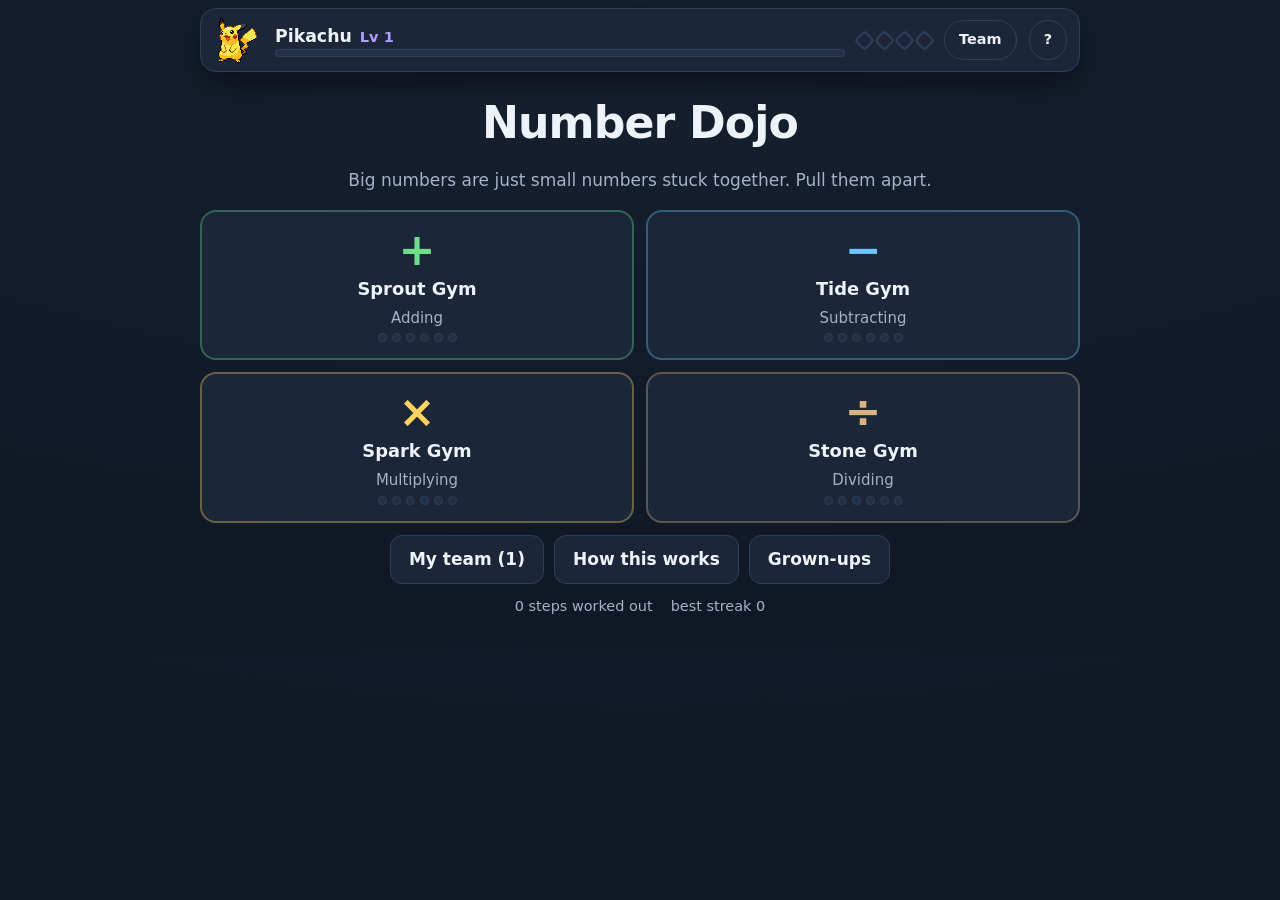
==== shot.html @ e6d63ed0 "Number Dojo: teach breaking a math problem into pieces Twenty strategies across four gyms, three dif" ====
<!DOCTYPE html><html lang="en"><head><meta charset="utf-8"><meta name="viewport" content="width=device-width, initial-scale=1"><title>shot</title>
<link rel="stylesheet" href="css/dojo.css"></head><body data-hue="home">
<script type="module">
const P = new URLSearchParams(location.search);
const html = await fetch('index.html').then(r => r.text());
const doc = new DOMParser().parseFromString(html, 'text/html');
for (const n of Array.from(doc.body.children)) if (n.tagName !== 'SCRIPT') document.body.appendChild(document.importNode(n, true));
const St = await import('./js/state.js');
St.setSlot('3'); localStorage.removeItem('nd.save.v1.s3'); St.load();
const S = St.S;
if (P.get('seed')) { S.buddy='pikachu'; S.team=['pikachu','chikorita','wooper','magikarp','marill']; S.level=6; S.xp=14; S.badges=['add']; S.sessions={add:3,mul:1}; S.shownStage=1; S.lv={'add.scale':2,'mul.distribute':2}; S.steps=214; S.best=19; St.save(); }
await import('./js/main.js');
const sleep = ms => new Promise(r=>setTimeout(r,ms));
const $$ = s => Array.from(document.querySelectorAll(s));
const btn = t => $$('button').find(b=>b.textContent.trim()===t) || $$('button').find(b=>b.textContent.includes(t));
const want = P.get('at') || 'home';
await sleep(80);
if (want !== 'pick' && !document.querySelector('.gyms')) { $$('.choice').find(c=>c.textContent.includes('Pikachu')).click(); await sleep(150); }
const { peek } = await import('./js/solve.js');
async function tap(n){ for (const ch of String(n)) { $$('.key').find(b=>b.textContent===ch).click(); await sleep(10); } }
if (want.startsWith('gym')) { $$('.gym')[+want.slice(3)].click(); await sleep(150); }
if (want.startsWith('demo')) { $$('.gym')[+want.slice(4,5)].click(); await sleep(120); $$('.movecard')[+want.slice(5)].click(); await sleep(120);
  for(let i=0;i<6;i++){const b=btn('Show me the first step')||btn('Then what?'); if(!b||b.disabled)break; b.click(); await sleep(30);} }
if (want.startsWith('solve')) { const g=+want.slice(5,6), m=+want.slice(6,7), st=+(want.slice(7)||0);
  $$('.gym')[g].click(); await sleep(120); $$('.movecard')[m].click(); await sleep(120); btn('I will try it').click(); await sleep(200);
  for(let i=0;i<st;i++){ await tap(peek().step.answer); await sleep(400); } }
if (want === 'reward') { $$('.gym')[2].click(); await sleep(120); btn('Mixed training').click(); await sleep(200);
  for(let n=0;n<5;n++){ while(peek().step){ await tap(peek().step.answer); await sleep(360);} await sleep(120); (btn('Next one')||btn('Finish the run')).click(); await sleep(200);} }
if (want === 'team') { btn('My team').click(); await sleep(150); }
await sleep(300);
document.documentElement.dataset.done='1';
</script></body></html>
---- css/dojo.css ----
/* Number Dojo. One stylesheet, two themes, no frameworks.

   The type is big on purpose. This is read by an eight year old on a laptop he
   is leaning away from, and the working out is the content, so the numbers are
   the largest thing on the page and everything else gets out of their way.

   Each gym recolors the page through --key, set from body[data-hue], so the
   Spark Gym feels different from the Tide Gym without four stylesheets. */

:root {
  --bg: #101826;
  --bg2: #16202f;
  --card: #1b2739;
  --card2: #223046;
  --ink: #eef3fa;
  --ink-dim: #a3b3c9;
  --line: #2e4058;
  --key: #58d68d;
  --key-ink: #06231a;
  --gold: #ffd45e;
  --rose: #ff8a8d;
  --sky: #6ec6ff;
  --focus: #ffd45e;
  --shadow: 0 12px 34px rgba(0, 0, 0, .45);
  --radius: 16px;
}

html[data-theme="light"] {
  --bg: #f2f5fa;
  --bg2: #e7ecf4;
  --card: #ffffff;
  --card2: #f3f6fb;
  --ink: #16202e;
  --ink-dim: #4d5c72;
  --line: #ccd7e6;
  --key: #12734a;
  --key-ink: #ffffff;
  --gold: #8a6100;
  --rose: #b4262a;
  --sky: #14567f;
  --focus: #7a4a00;
  --shadow: 0 8px 24px rgba(24, 40, 64, .14);
}

/* Gym colors. Contrast is checked against both backgrounds: the dark values
   are the bright ones and the light theme overrides them below. */
body[data-hue="grass"]    { --key: #6ede8a; --key-ink: #08240f; }
body[data-hue="water"]    { --key: #6ec6ff; --key-ink: #052033; }
body[data-hue="electric"] { --key: #ffd45e; --key-ink: #2b2000; }
body[data-hue="rock"]     { --key: #d9b382; --key-ink: #2a1c08; }
body[data-hue="home"]     { --key: #b39cff; --key-ink: #16093a; }
html[data-theme="light"] body[data-hue="grass"]    { --key: #12734a; --key-ink: #fff; }
html[data-theme="light"] body[data-hue="water"]    { --key: #14567f; --key-ink: #fff; }
html[data-theme="light"] body[data-hue="electric"] { --key: #7a5200; --key-ink: #fff; }
html[data-theme="light"] body[data-hue="rock"]     { --key: #7a4b17; --key-ink: #fff; }
html[data-theme="light"] body[data-hue="home"]     { --key: #4b32a8; --key-ink: #fff; }

* { box-sizing: border-box; }
html, body {
  margin: 0; min-height: 100%;
  background: radial-gradient(120% 90% at 50% 0%, var(--bg2), var(--bg));
  color: var(--ink);
  font: 17px/1.5 ui-rounded, "Nunito", "Segoe UI", system-ui, -apple-system, sans-serif;
  -webkit-text-size-adjust: 100%;
}
body { display: flex; flex-direction: column; align-items: center; padding: 8px 10px 32px; overscroll-behavior-y: contain; }
.hidden { display: none !important; }
button { font: inherit; color: inherit; }
:focus-visible { outline: 3px solid var(--focus); outline-offset: 2px; border-radius: 8px; }

/* --------------------------------------------------------------- top bar --- */
#topbar {
  width: 100%; max-width: 880px; display: flex; align-items: center; gap: 12px;
  background: var(--card); border: 1px solid var(--line); border-radius: var(--radius);
  padding: 8px 12px; margin-bottom: 12px; box-shadow: var(--shadow);
}
#topbar .sprite.small { height: 46px; width: auto; cursor: pointer; }
.tinfo { flex: 1; min-width: 90px; }
.trow { display: flex; align-items: baseline; gap: 8px; }
.trow b { font-size: 1.02rem; }
.lvl { color: var(--key); font-weight: 700; font-size: .86rem; }
.bar { height: 8px; background: var(--card2); border-radius: 99px; overflow: hidden; border: 1px solid var(--line); }
.bar-fill { display: block; height: 100%; background: var(--key); transition: width .4s ease; }
.badges { display: flex; gap: 5px; }
.badge { width: 15px; height: 15px; border-radius: 4px; border: 2px solid var(--line); background: transparent; transform: rotate(45deg); }
.badge.won { border-color: transparent; box-shadow: 0 0 10px rgba(255, 212, 94, .5); }
.badge.b-grass.won { background: #6ede8a; } .badge.b-water.won { background: #6ec6ff; }
.badge.b-electric.won { background: #ffd45e; } .badge.b-rock.won { background: #d9b382; }

/* ---------------------------------------------------------------- screen --- */
.screen { width: 100%; max-width: 880px; display: flex; flex-direction: column; align-items: stretch; gap: 12px; }
.title { font-size: clamp(1.7rem, 6vw, 2.6rem); margin: 6px 0 0; text-align: center; letter-spacing: -.02em; }
.title.small { font-size: clamp(1.2rem, 4vw, 1.6rem); }
.kicker, .idea { text-align: center; color: var(--ink-dim); margin: 0 0 4px; }
.idea { max-width: 620px; margin: 0 auto 6px; }
.stats { display: flex; gap: 18px; justify-content: center; color: var(--ink-dim); font-size: .85rem; }

/* ----------------------------------------------------------------- gyms ---- */
.gyms { display: grid; grid-template-columns: repeat(2, 1fr); gap: 12px; }
.gym {
  background: var(--card); border: 2px solid var(--line); border-radius: var(--radius);
  padding: 16px 12px; cursor: pointer; text-align: center; display: flex; flex-direction: column;
  align-items: center; gap: 4px; transition: transform .12s ease, border-color .12s ease;
}
.gym:hover, .gym:focus-visible { transform: translateY(-3px); }
.gym.g-grass { border-color: #6ede8a55; } .gym.g-water { border-color: #6ec6ff55; }
.gym.g-electric { border-color: #ffd45e55; } .gym.g-rock { border-color: #d9b38255; }
.gsign { font-size: 2.6rem; line-height: 1; font-weight: 800; }
.gym.g-grass .gsign { color: #6ede8a; } .gym.g-water .gsign { color: #6ec6ff; }
.gym.g-electric .gsign { color: #ffd45e; } .gym.g-rock .gsign { color: #d9b382; }
html[data-theme="light"] .gym.g-grass .gsign { color: #12734a; }
html[data-theme="light"] .gym.g-water .gsign { color: #14567f; }
html[data-theme="light"] .gym.g-electric .gsign { color: #7a5200; }
html[data-theme="light"] .gym.g-rock .gsign { color: #7a4b17; }
.gname { font-weight: 800; font-size: 1.05rem; }
.gwhat { color: var(--ink-dim); font-size: .88rem; }
.gbadge { color: var(--gold); font-size: .8rem; font-weight: 700; }

/* ------------------------------------------------------------- move list --- */
.moves { display: grid; gap: 10px; }
.movecard {
  background: var(--card); border: 1px solid var(--line); border-radius: var(--radius);
  padding: 12px 14px; text-align: left; cursor: pointer; display: grid; gap: 3px;
  transition: border-color .12s ease, transform .12s ease;
}
.movecard:hover, .movecard:focus-visible { border-color: var(--key); transform: translateX(3px); }
.mtop { display: flex; align-items: baseline; gap: 10px; flex-wrap: wrap; }
.mmove { color: var(--key); font-size: 1.06rem; }
.mname { color: var(--ink-dim); font-size: .88rem; }
.mlv { margin-left: auto; display: flex; gap: 4px; }
.mblurb { font-size: .93rem; }
.mex { font-family: ui-monospace, "SFMono-Regular", Menlo, monospace; color: var(--ink-dim); font-size: .9rem; }
.mdone { font-size: .78rem; color: var(--ink-dim); }

.pips { display: flex; gap: 5px; justify-content: center; }
.pips.big .pip { width: 14px; height: 14px; }
.pip { width: 9px; height: 9px; border-radius: 99px; background: var(--card2); border: 1px solid var(--line); display: block; }
.pip.on { background: var(--key); border-color: var(--key); }

/* ---------------------------------------------------------------- solve ---- */
.solve-head { display: flex; align-items: center; gap: 10px; }
.runpips { margin-left: auto; }
.chip {
  background: var(--card); border: 1px solid var(--line); border-radius: 99px;
  /* At least 36px tall. widthtest.html holds the line: these are hit with a
     finger, and 27px was not a target, it was a dare. */
  padding: 8px 14px; min-height: 36px; cursor: pointer; font-size: .85rem; font-weight: 700;
  display: inline-flex; align-items: center;
}
.chip.move { color: var(--key); border-color: var(--key); cursor: default; }
.chip.ghost:hover { border-color: var(--key); }
.problem { text-align: center; }
.bigsum {
  font-size: clamp(2.1rem, 9vw, 3.4rem); font-weight: 800; letter-spacing: -.02em;
  font-variant-numeric: tabular-nums; line-height: 1.15;
}
.bigsum.win { color: var(--key); }
.crumb { color: var(--ink-dim); font-size: .85rem; }
.stratline { color: var(--ink-dim); font-size: .9rem; max-width: 620px; margin: 2px auto 0; }
.recap {
  font-family: ui-monospace, "SFMono-Regular", Menlo, monospace;
  text-align: center; color: var(--ink-dim); font-size: 1rem; padding: 2px 0;
}

/* ---------------------------------------------------------------- board ---- */
.boardwrap { background: var(--card); border: 1px solid var(--line); border-radius: var(--radius); padding: 6px; }
.boardwrap.empty { display: none; }
svg.board { width: 100%; height: auto; display: block; max-height: 260px; }
svg.board .axis, svg.board .tick { stroke: var(--line); stroke-width: 2; }
svg.board .tickno { fill: var(--ink-dim); font-size: 15px; text-anchor: middle; font-family: inherit; }
svg.board .arc { stroke: var(--key); stroke-width: 3; fill: none; stroke-linecap: round; }
svg.board .dot { fill: var(--key); }
svg.board .jlabel { fill: var(--ink); font-size: 17px; font-weight: 800; text-anchor: middle; font-family: inherit; }
svg.board .plabel, svg.board .alabel { fill: var(--ink); font-size: 18px; font-weight: 800; font-family: inherit; text-anchor: middle; }
svg.board .plabel { text-anchor: start; }
svg.board .ainner { fill: var(--ink); font-size: 17px; font-weight: 700; text-anchor: middle; font-family: inherit; }
svg.board .jump { animation: fadein .35s ease both; }
svg.board .blk { stroke: var(--line); }
svg.board .blk.hund { fill: color-mix(in srgb, var(--key) 55%, transparent); }
svg.board .blk.ten  { fill: color-mix(in srgb, var(--key) 75%, transparent); }
svg.board .blk.one  { fill: var(--gold); }
svg.board .arect { fill: color-mix(in srgb, var(--key) 26%, transparent); stroke: var(--key); stroke-width: 2; }
svg.board .arect.a1 { fill: color-mix(in srgb, var(--gold) 26%, transparent); stroke: var(--gold); }
svg.board .arect.a2 { fill: color-mix(in srgb, var(--sky) 26%, transparent); stroke: var(--sky); }
svg.board .grid { stroke: var(--line); stroke-width: 1; opacity: .55; }
svg.board .apart.dim .arect { opacity: .28; }
svg.board .ring { fill: none; stroke: var(--key); stroke-width: 2; stroke-dasharray: 5 4; }
svg.board .pip { fill: var(--key); }
svg.board .pip.over { fill: var(--rose); }
svg.board .grp.dim { opacity: .3; }
@keyframes fadein { from { opacity: 0; transform: translateY(6px); } to { opacity: 1; transform: none; } }

/* ----------------------------------------------------------------- work ---- */
.work { display: grid; gap: 8px; }
.wrow {
  display: flex; gap: 12px; align-items: center;
  background: var(--card); border: 1px solid var(--line); border-radius: 12px; padding: 8px 12px;
}
.wrow.done { opacity: .8; }
.wrow.live { border-color: var(--key); border-width: 2px; align-items: flex-start; background: var(--card2); }
.wrow.told { box-shadow: inset 0 0 0 2px var(--gold); }
.wrow.pop { animation: pop .26s ease; }
@keyframes pop { 50% { transform: scale(1.025); } }
.wn {
  flex: none; width: 26px; height: 26px; border-radius: 99px; background: var(--card2);
  border: 1px solid var(--line); display: grid; place-items: center; font-size: .82rem; font-weight: 800;
}
.wrow.live .wn { background: var(--key); color: var(--key-ink); border-color: var(--key); }
.wq { flex: 1; }
.prompt { font-size: 1.02rem; margin-bottom: 6px; }
.wline { font-family: ui-monospace, "SFMono-Regular", Menlo, monospace; font-size: 1.15rem; font-weight: 700; }
.wline.big { font-size: clamp(1.5rem, 5.4vw, 2.1rem); display: flex; align-items: center; gap: 4px; flex-wrap: wrap; }
.wline.center { justify-content: center; }
.wtick { color: var(--key); font-weight: 900; margin-left: auto; }
.unit { color: var(--ink-dim); font-size: .82rem; margin-top: 4px; }
.demo .wrow { align-items: flex-start; }

.blank {
  font: inherit; font-family: ui-monospace, Menlo, monospace; font-size: 1em; font-weight: 800;
  width: 3.4em; min-width: 3.4em; text-align: center; padding: 2px 6px;
  background: var(--bg); color: var(--ink);
  border: 3px dashed var(--key); border-radius: 10px;
}
.blank:focus { outline: none; border-style: solid; box-shadow: 0 0 0 4px color-mix(in srgb, var(--key) 30%, transparent); }
.blank.shake { animation: shake .38s; border-color: var(--rose); }
@keyframes shake { 10%, 90% { transform: translateX(-3px); } 30%, 70% { transform: translateX(5px); } 50% { transform: translateX(-6px); } }

/* ---------------------------------------------------------------- buddy ---- */
.buddybar { display: flex; align-items: center; gap: 12px; }
.sprite { image-rendering: pixelated; }
.sprite.big { height: 84px; width: auto; }
.sprite.huge { height: 132px; width: auto; }
.sprite.mid { height: 56px; width: auto; }
.bubble {
  flex: 1; background: var(--card); border: 1px solid var(--line); border-radius: 14px;
  padding: 10px 14px; position: relative; font-size: 1.02rem; min-height: 42px; display: flex; align-items: center;
}
.bubble::before {
  content: ''; position: absolute; left: -8px; top: 18px;
  border: 8px solid transparent; border-right-color: var(--line); border-left: 0;
}
.bubble.warm { border-color: var(--key); }
.bubble.cool { border-color: var(--gold); }
.hop { animation: hop .5s ease; }
.wobble { animation: wobble .45s ease; }
.spin { animation: spin .7s ease; }
.grow { animation: grow 1.1s ease; }
@keyframes hop { 30% { transform: translateY(-16px) scale(1.06); } 60% { transform: translateY(0) scale(.97); } }
@keyframes wobble { 20% { transform: rotate(-9deg); } 45% { transform: rotate(8deg); } 70% { transform: rotate(-5deg); } }
@keyframes spin { 40% { transform: rotate(360deg) scale(1.14); } }
@keyframes grow { 0% { transform: scale(1); filter: brightness(1); } 45% { transform: scale(1.5); filter: brightness(3); } 100% { transform: scale(1); } }

/* ------------------------------------------------------------------ pad ---- */
.pad { display: grid; grid-template-columns: repeat(3, 1fr); gap: 8px; max-width: 420px; width: 100%; margin: 0 auto; }
.key {
  background: var(--card); border: 1px solid var(--line); border-radius: 14px;
  padding: 14px 0; font-size: 1.5rem; font-weight: 800; cursor: pointer;
  font-variant-numeric: tabular-nums; transition: transform .06s ease, background .12s ease;
}
.key:active { transform: scale(.94); background: var(--card2); }
.key.go { background: var(--key); color: var(--key-ink); border-color: var(--key); font-size: 1.1rem; }
.key.del { font-size: 1.2rem; }

/* --------------------------------------------------------------- buttons --- */
.extras { display: flex; gap: 10px; flex-wrap: wrap; justify-content: center; }
.btn {
  background: var(--card); border: 1px solid var(--line); border-radius: 12px;
  padding: 11px 18px; font-weight: 700; cursor: pointer;
}
.btn:hover { border-color: var(--key); }
.btn.primary { background: var(--key); color: var(--key-ink); border-color: var(--key); }
.btn.danger { border-color: var(--rose); color: var(--rose); }
.btn:disabled { opacity: .5; cursor: default; }

/* ---------------------------------------------------------------- reward --- */
.reward .score { text-align: center; color: var(--ink-dim); }
.rewardstage { display: grid; place-items: center; padding: 8px 0; }
.notes { display: grid; gap: 8px; justify-items: center; text-align: center; }
.note { color: var(--ink-dim); }
.note.big { color: var(--ink); font-size: 1.12rem; font-weight: 700; display: flex; align-items: center; gap: 10px; }
.note.dim { font-size: .86rem; }

/* ----------------------------------------------------------------- pick ---- */
.choices { display: flex; gap: 12px; flex-wrap: wrap; justify-content: center; }
.choice {
  background: var(--card); border: 2px solid var(--line); border-radius: var(--radius);
  padding: 14px 18px; cursor: pointer; display: grid; justify-items: center; gap: 4px; min-width: 140px;
}
.choice:hover, .choice.active { border-color: var(--key); }

/* ----------------------------------------------------------------- team ---- */
.teamgrid { display: grid; grid-template-columns: repeat(auto-fill, minmax(104px, 1fr)); gap: 10px; }
.tcard {
  background: var(--card); border: 1px solid var(--line); border-radius: 12px; padding: 8px 4px;
  display: grid; justify-items: center; gap: 2px; cursor: pointer; text-align: center;
}
.tcard.locked { opacity: .45; cursor: default; }
.tcard.active { border-color: var(--key); border-width: 2px; }
.silhouette { height: 56px; display: grid; place-items: center; font-size: 1.8rem; color: var(--ink-dim); }
.tname { font-size: .84rem; font-weight: 700; }
.tswap { font-size: .7rem; color: var(--ink-dim); }

/* ---------------------------------------------------------------- sheet ---- */
#sheet { position: fixed; inset: 0; background: rgba(0, 0, 0, .55); display: grid; place-items: center; padding: 12px; z-index: 40; }
#sheet-card {
  background: var(--bg2); border: 1px solid var(--line); border-radius: 18px;
  max-width: 720px; width: 100%; max-height: 88vh; overflow: auto; padding: 20px; position: relative;
  box-shadow: var(--shadow);
}
#sheet-close {
  position: absolute; right: 8px; top: 6px; background: none; border: 0;
  font-size: 1.7rem; cursor: pointer; line-height: 1;
  width: 44px; height: 44px; display: grid; place-items: center; border-radius: 99px;
}
#sheet-close:hover { background: var(--card); }
.sheet-title { margin: 0 0 10px; }
.howto { line-height: 1.7; padding-left: 20px; }
.dim { color: var(--ink-dim); font-size: .88rem; }
.gtable { display: grid; gap: 4px; margin: 8px 0; }
.gt-head { font-weight: 800; margin-top: 10px; color: var(--key); }
.gt-row { display: grid; gap: 1px; padding: 6px 8px; background: var(--card); border-radius: 8px; font-size: .88rem; }

/* ----------------------------------------------------------------- toast --- */
#toast {
  position: fixed; left: 50%; bottom: 18px; transform: translateX(-50%);
  background: var(--card); border: 1px solid var(--key); border-radius: 99px;
  padding: 10px 18px; z-index: 50; box-shadow: var(--shadow); font-weight: 700; max-width: 90vw; text-align: center;
}

/* -------------------------------------------------------------------- fx --- */
#fx { position: fixed; inset: 0; pointer-events: none; z-index: 60; overflow: hidden; }
.spark {
  position: fixed; width: 8px; height: 8px; border-radius: 99px; background: var(--gold);
  animation: fly .8s ease-out var(--wait) both;
}
@keyframes fly { from { transform: translate(0, 0) scale(1); opacity: 1; } to { transform: translate(var(--dx), var(--dy)) scale(0); opacity: 0; } }
.confetti {
  position: fixed; top: -20px; width: 9px; height: 14px; border-radius: 2px;
  animation: fall 2s linear var(--wait) both;
}
@keyframes fall { to { transform: translate(var(--drift), 105vh) rotate(var(--spin)); opacity: .85; } }

@media (prefers-reduced-motion: reduce) {
  *, *::before, *::after { animation-duration: .01ms !important; transition-duration: .01ms !important; }
}

/* ----------------------------------------------------------------- phone --- */
@media (max-width: 620px) {
  body { font-size: 16px; padding: 6px 8px 24px; }
  .gyms { grid-template-columns: 1fr 1fr; }
  .wrow { padding: 8px 10px; gap: 8px; }
  .sprite.big { height: 66px; }
  .sprite.huge { height: 104px; }
  #topbar { gap: 8px; padding: 6px 8px; }
  #topbar .sprite.small { height: 38px; }
  .badges { display: none; }
  svg.board { max-height: 190px; }
}
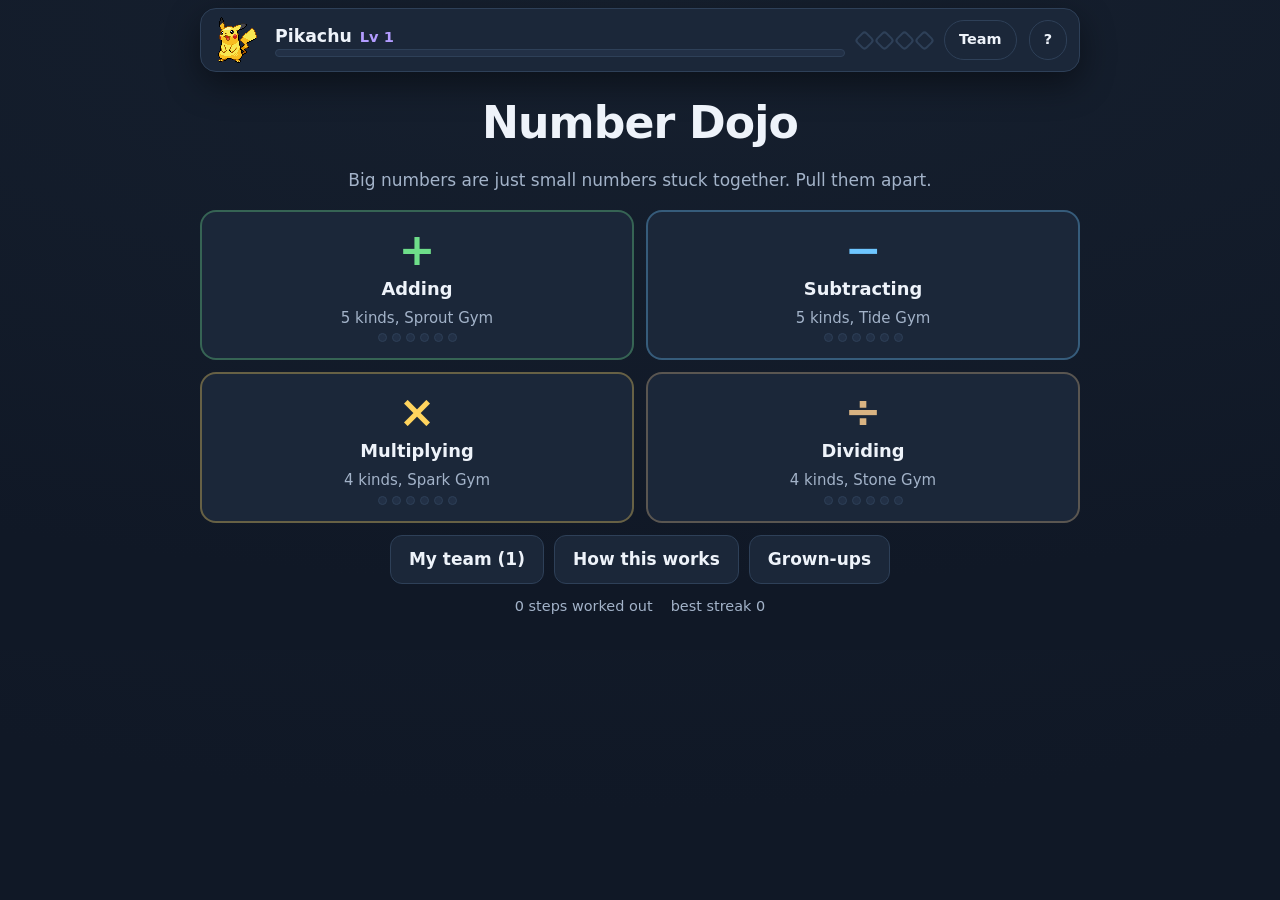
==== commit 6d165335: "Light up the walkthrough too, one step per click The highlight only ran on the exercise, so 'show me" ====
--- a/shot.html
+++ b/shot.html
@@ -19,8 +19,9 @@
 const { peek } = await import('./js/solve.js');
 async function tap(n){ for (const ch of String(n)) { $$('.key').find(b=>b.textContent===ch).click(); await sleep(10); } }
 if (want.startsWith('gym')) { $$('.gym')[+want.slice(3)].click(); await sleep(150); }
-if (want.startsWith('demo')) { $$('.gym')[+want.slice(4,5)].click(); await sleep(120); $$('.movecard')[+want.slice(5)].click(); await sleep(120);
-  for(let i=0;i<6;i++){const b=btn('Show me the first step')||btn('Then what?'); if(!b||b.disabled)break; b.click(); await sleep(30);} }
+if (want.startsWith('demo')) { $$('.gym')[+want.slice(4,5)].click(); await sleep(120); $$('.movecard')[+want.slice(5,6)].click(); await sleep(120);
+  const clicks = want.length > 6 ? +want.slice(6) : 9;
+  for(let i=0;i<clicks;i++){const b=btn('Show me the first step')||btn('Then what?'); if(!b||b.disabled)break; b.click(); await sleep(40);} }
 if (want.startsWith('solve')) { const g=+want.slice(5,6), m=+want.slice(6,7), st=+(want.slice(7)||0);
   $$('.gym')[g].click(); await sleep(120); $$('.movecard')[m].click(); await sleep(120); btn('I will try it').click(); await sleep(200);
   for(let i=0;i<st;i++){ await tap(peek().step.answer); await sleep(400); } }
--- a/css/dojo.css
+++ b/css/dojo.css
@@ -132,6 +132,23 @@
 .mex { font-family: ui-monospace, "SFMono-Regular", Menlo, monospace; color: var(--ink-dim); font-size: .9rem; }
 .mdone { font-size: .78rem; color: var(--ink-dim); }
 
+/* A rung of the ladder. The example IS the label: "45 + 5" tells him what he is
+   about to practice faster than any sentence can, so it gets the big type and
+   the plain-English name sits underneath it. */
+.movecard.rung .mtop { gap: 12px; align-items: center; }
+.rnum {
+  flex: none; width: 26px; height: 26px; border-radius: 99px;
+  background: var(--card2); border: 1px solid var(--line);
+  display: grid; place-items: center; font-size: .8rem; font-weight: 800; color: var(--ink-dim);
+}
+.rex {
+  font-family: ui-monospace, "SFMono-Regular", Menlo, monospace;
+  font-size: clamp(1.15rem, 4vw, 1.5rem); font-weight: 800; letter-spacing: -.01em;
+  font-variant-numeric: tabular-nums; color: var(--key);
+}
+.movecard.rung .mblurb { color: var(--ink); font-size: .95rem; padding-left: 38px; }
+.movecard.rung .mdone { padding-left: 38px; }
+
 .pips { display: flex; gap: 5px; justify-content: center; }
 .pips.big .pip { width: 14px; height: 14px; }
 .pip { width: 9px; height: 9px; border-radius: 99px; background: var(--card2); border: 1px solid var(--line); display: block; }
@@ -155,8 +172,33 @@
   font-variant-numeric: tabular-nums; line-height: 1.15;
 }
 .bigsum.win { color: var(--key); }
+
+/* The problem, with the part this step is working on lit up.
+   Everything else is pushed back rather than hidden, because he still has to
+   see the whole problem to know where the lit bit sits inside it. */
+.bigsum .operand { white-space: nowrap; }
+.bigsum .oper { margin: 0 .28em; color: var(--ink-dim); }
+.bigsum .qmark { color: var(--key); }
+.bigsum .answer { color: var(--key); }
+.bigsum .dimd { opacity: .38; transition: opacity .25s ease; }
+.bigsum .lit {
+  color: var(--key);
+  background: color-mix(in srgb, var(--key) 18%, transparent);
+  box-shadow: 0 3px 0 0 var(--key);
+  border-radius: 8px;
+  padding: 0 .1em;
+  margin: 0 -.02em;
+  animation: pickup .38s ease;
+  display: inline-block;
+}
+@keyframes pickup {
+  0%   { transform: translateY(0)    scale(1);    background: transparent; box-shadow: 0 3px 0 0 transparent; }
+  45%  { transform: translateY(-6px) scale(1.14); }
+  100% { transform: translateY(0)    scale(1); }
+}
 .crumb { color: var(--ink-dim); font-size: .85rem; }
 .stratline { color: var(--ink-dim); font-size: .9rem; max-width: 620px; margin: 2px auto 0; }
+.sumwrap { min-height: 3.4rem; display: grid; place-items: center; }
 .recap {
   font-family: ui-monospace, "SFMono-Regular", Menlo, monospace;
   text-align: center; color: var(--ink-dim); font-size: 1rem; padding: 2px 0;
@@ -175,6 +217,8 @@
 svg.board .plabel { text-anchor: start; }
 svg.board .ainner { fill: var(--ink); font-size: 17px; font-weight: 700; text-anchor: middle; font-family: inherit; }
 svg.board .jump { animation: fadein .35s ease both; }
+svg.board .start .dot { fill: var(--ink-dim); }
+svg.board .start .jlabel { fill: var(--ink-dim); font-size: 15px; }
 svg.board .blk { stroke: var(--line); }
 svg.board .blk.hund { fill: color-mix(in srgb, var(--key) 55%, transparent); }
 svg.board .blk.ten  { fill: color-mix(in srgb, var(--key) 75%, transparent); }
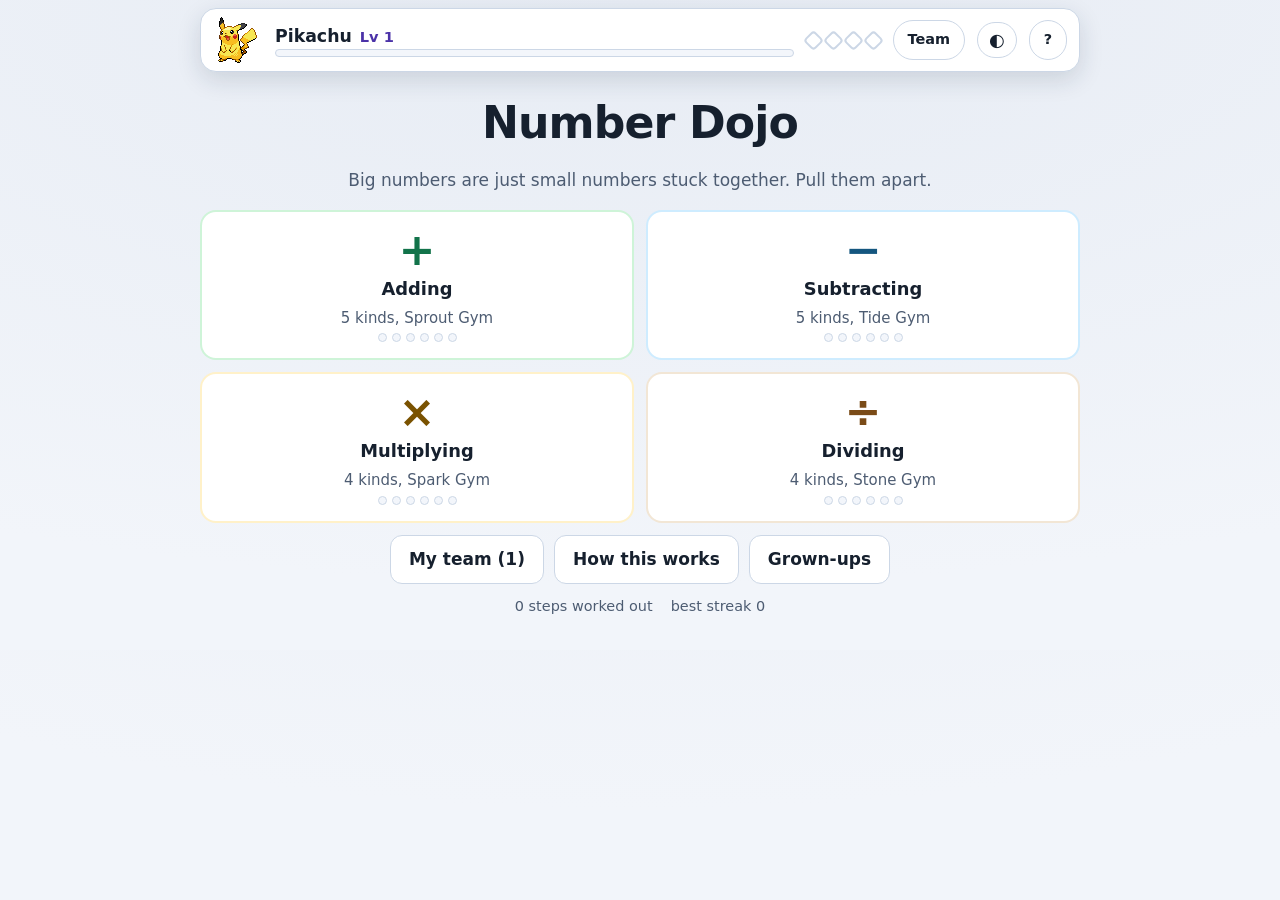
==== commit 9241137d: "Mark the step you are on, and a light/dark toggle In a walkthrough every revealed step looked the sa" ====
--- a/shot.html
+++ b/shot.html
@@ -9,6 +9,7 @@
 St.setSlot('3'); localStorage.removeItem('nd.save.v1.s3'); St.load();
 const S = St.S;
 if (P.get('seed')) { S.buddy='pikachu'; S.team=['pikachu','chikorita','wooper','magikarp','marill']; S.level=6; S.xp=14; S.badges=['add']; S.sessions={add:3,mul:1}; S.shownStage=1; S.lv={'add.scale':2,'mul.distribute':2}; S.steps=214; S.best=19; St.save(); }
+if (P.get('theme')) { S.theme = P.get('theme'); St.save(); }
 await import('./js/main.js');
 const sleep = ms => new Promise(r=>setTimeout(r,ms));
 const $$ = s => Array.from(document.querySelectorAll(s));
--- a/css/dojo.css
+++ b/css/dojo.css
@@ -49,6 +49,7 @@
 body[data-hue="electric"] { --key: #ffd45e; --key-ink: #2b2000; }
 body[data-hue="rock"]     { --key: #d9b382; --key-ink: #2a1c08; }
 body[data-hue="home"]     { --key: #b39cff; --key-ink: #16093a; }
+html[data-theme="light"] .bigsum .lit { background: color-mix(in srgb, var(--key) 15%, #fff); }
 html[data-theme="light"] body[data-hue="grass"]    { --key: #12734a; --key-ink: #fff; }
 html[data-theme="light"] body[data-hue="water"]    { --key: #14567f; --key-ink: #fff; }
 html[data-theme="light"] body[data-hue="electric"] { --key: #7a5200; --key-ink: #fff; }
@@ -70,12 +71,15 @@
 
 /* --------------------------------------------------------------- top bar --- */
 #topbar {
-  width: 100%; max-width: 880px; display: flex; align-items: center; gap: 12px;
+  /* Wraps rather than overflows. On a 320px phone the buddy and the XP bar keep
+     the first line and the chips drop to a second, which is better than any of
+     them being unreachable off the right edge. */
+  width: 100%; max-width: 880px; display: flex; align-items: center; gap: 12px; flex-wrap: wrap;
   background: var(--card); border: 1px solid var(--line); border-radius: var(--radius);
   padding: 8px 12px; margin-bottom: 12px; box-shadow: var(--shadow);
 }
 #topbar .sprite.small { height: 46px; width: auto; cursor: pointer; }
-.tinfo { flex: 1; min-width: 90px; }
+.tinfo { flex: 1 1 90px; min-width: 90px; }
 .trow { display: flex; align-items: baseline; gap: 8px; }
 .trow b { font-size: 1.02rem; }
 .lvl { color: var(--key); font-weight: 700; font-size: .86rem; }
@@ -166,6 +170,7 @@
 }
 .chip.move { color: var(--key); border-color: var(--key); cursor: default; }
 .chip.ghost:hover { border-color: var(--key); }
+.chip.theme { font-size: 1.05rem; padding: 8px 11px; line-height: 1; }
 .problem { text-align: center; }
 .bigsum {
   font-size: clamp(2.1rem, 9vw, 3.4rem); font-weight: 800; letter-spacing: -.02em;
@@ -183,16 +188,22 @@
 .bigsum .dimd { opacity: .38; transition: opacity .25s ease; }
 .bigsum .lit {
   color: var(--key);
-  background: color-mix(in srgb, var(--key) 18%, transparent);
-  box-shadow: 0 3px 0 0 var(--key);
+  background: color-mix(in srgb, var(--key) 20%, transparent);
+  /* Inset, so the underline costs no layout and cannot nudge the baseline of
+     the digits either side of it. */
+  box-shadow: inset 0 -3px 0 0 var(--key);
   border-radius: 8px;
   padding: 0 .1em;
   margin: 0 -.02em;
   animation: pickup .38s ease;
   display: inline-block;
 }
+/* The animation moves the digits and nothing else. It used to clear the
+   background and the underline on its first frame, which meant the highlight
+   did not exist until the animation had finished: invisible in a paused tab, in
+   a headless render, and for the fraction of a second that matters most. */
 @keyframes pickup {
-  0%   { transform: translateY(0)    scale(1);    background: transparent; box-shadow: 0 3px 0 0 transparent; }
+  0%   { transform: translateY(0)    scale(1); }
   45%  { transform: translateY(-6px) scale(1.14); }
   100% { transform: translateY(0)    scale(1); }
 }
@@ -243,6 +254,17 @@
 .wrow.done { opacity: .8; }
 .wrow.live { border-color: var(--key); border-width: 2px; align-items: flex-start; background: var(--card2); }
 .wrow.told { box-shadow: inset 0 0 0 2px var(--gold); }
+/* The step just uncovered in a walkthrough. Same treatment as the live blank on
+   the solve screen, so "the one you are on" looks the same whether he is
+   watching it done or doing it. Marked by border and colour rather than by
+   dimming its neighbours, because fading text he still has to read back is a
+   poor trade. */
+.wrow.just { border-color: var(--key); border-width: 2px; background: var(--card2); opacity: 1; animation: uncover .32s ease; }
+.wrow.just .wn { background: var(--key); color: var(--key-ink); border-color: var(--key); }
+@keyframes uncover {
+  from { opacity: 0; transform: translateY(-7px); }
+  to   { opacity: 1; transform: none; }
+}
 .wrow.pop { animation: pop .26s ease; }
 @keyframes pop { 50% { transform: scale(1.025); } }
 .wn {
@@ -400,3 +422,57 @@
   .badges { display: none; }
   svg.board { max-height: 190px; }
 }
+
+/* ------------------------------------------------- the worked examples page --- */
+#sheetpage { max-width: 940px; }
+.exbar { display: flex; flex-wrap: wrap; gap: 6px; align-items: center; justify-content: center; padding: 6px 0; }
+.exbar .btn { padding: 8px 13px; font-size: .86rem; }
+.exgap { width: 14px; }
+.exsec { margin: 22px 0 6px; }
+.exsech {
+  display: flex; align-items: baseline; gap: 12px; flex-wrap: wrap;
+  font-size: 1rem; font-weight: 700; margin: 0 0 8px;
+  border-bottom: 2px solid var(--line); padding-bottom: 6px;
+}
+.exsech span { color: var(--ink-dim); font-weight: 600; }
+.ex {
+  background: var(--card); border: 1px solid var(--line); border-radius: 12px;
+  padding: 10px 14px; margin-bottom: 10px; break-inside: avoid;
+}
+.exhead { display: flex; align-items: baseline; gap: 12px; flex-wrap: wrap; }
+.exhead .bigsum { font-size: 1.5rem; }
+.exn {
+  flex: none; width: 24px; height: 24px; border-radius: 99px; background: var(--card2);
+  border: 1px solid var(--line); display: grid; place-items: center; font-size: .76rem; font-weight: 800;
+  color: var(--ink-dim); align-self: center;
+}
+.exmethod { color: var(--key); font-weight: 700; font-size: .88rem; margin-left: auto; }
+.exlv { color: var(--ink-dim); font-size: .76rem; }
+.exsteps { margin: 8px 0 0; padding-left: 22px; display: grid; gap: 5px; }
+.exsteps li { display: grid; grid-template-columns: minmax(96px, 1fr) minmax(120px, 1fr) 2.1fr; gap: 12px; align-items: baseline; }
+.bigsum.mini { font-size: .95rem; font-weight: 700; letter-spacing: 0; }
+.bigsum.mini .lit { box-shadow: 0 2px 0 0 var(--key); animation: none; padding: 0 .08em; }
+.bigsum.mini .oper { margin: 0 .16em; }
+.exline { font-family: ui-monospace, "SFMono-Regular", Menlo, monospace; font-weight: 700; font-size: .95rem; }
+.exsay { color: var(--ink-dim); font-size: .87rem; }
+.exrecap { font-family: ui-monospace, Menlo, monospace; color: var(--ink-dim); font-size: .85rem; margin-top: 7px; padding-left: 22px; }
+
+@media (max-width: 700px) {
+  .exsteps li { grid-template-columns: 1fr; gap: 2px; }
+  .exhead .bigsum { font-size: 1.25rem; }
+  .exmethod { margin-left: 0; }
+}
+
+/* Printing. Ink is expensive and a dark page eats a cartridge. */
+@media print {
+  html, body { background: #fff !important; color: #000 !important; }
+  .exbar, #fx, #toast, .idea { display: none !important; }
+  .ex { border: 1px solid #bbb; background: #fff; box-shadow: none; }
+  .exn { border-color: #bbb; background: #fff; color: #444; }
+  .exsech { border-bottom-color: #666; }
+  .exsay, .exlv, .exrecap, .exsech span { color: #444 !important; }
+  .exmethod, .rex, .bigsum .answer, .bigsum .qmark { color: #000 !important; }
+  .bigsum .lit { background: #eee !important; box-shadow: 0 2px 0 0 #000 !important; color: #000 !important; }
+  .bigsum .dimd { opacity: .45; }
+  .title { font-size: 1.3rem; }
+}
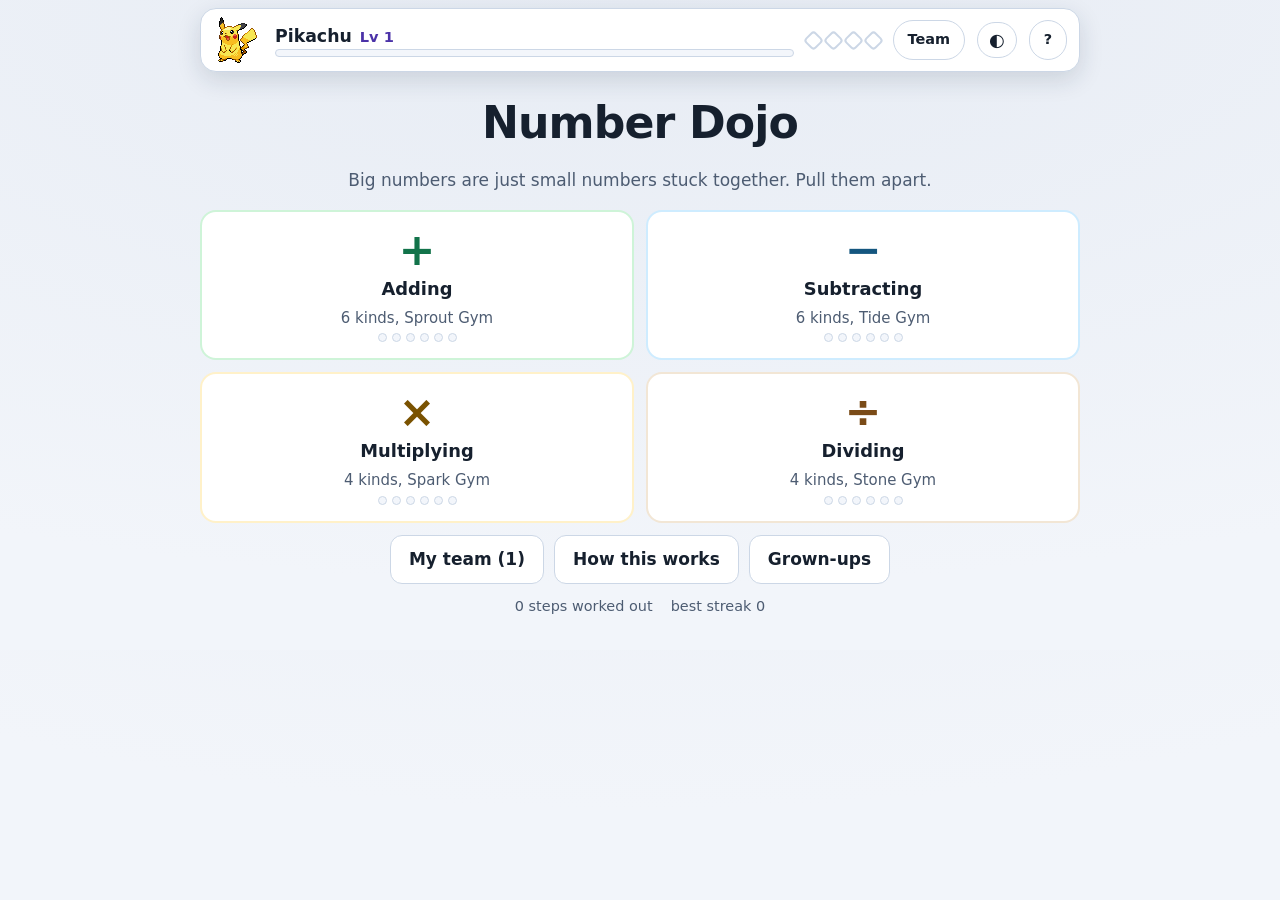
==== commit 80ac08b4: "A walkthrough must never leap a step it has a breakdown for '432 + 41' was being shown as three step" ====
--- a/shot.html
+++ b/shot.html
@@ -21,6 +21,12 @@
 async function tap(n){ for (const ch of String(n)) { $$('.key').find(b=>b.textContent===ch).click(); await sleep(10); } }
 if (want.startsWith('gym')) { $$('.gym')[+want.slice(3)].click(); await sleep(150); }
 if (want.startsWith('demo')) { $$('.gym')[+want.slice(4,5)].click(); await sleep(120); $$('.movecard')[+want.slice(5,6)].click(); await sleep(120);
+  // ?method=keep re-rolls until the walkthrough picks that method
+  const wantMethod = P.get('method');
+  if (wantMethod) { for (let i=0;i<40;i++){ if (document.querySelector('.stratline').textContent.toLowerCase().includes(wantMethod.toLowerCase())) break;
+                                            // the re-roll button only exists on a finished walkthrough
+                                            const skip=btn('All of it at once'); if(skip) { skip.click(); await sleep(50); }
+                                            const a=btn('Another example'); if(!a)break; a.click(); await sleep(60); } }
   const clicks = want.length > 6 ? +want.slice(6) : 9;
   for(let i=0;i<clicks;i++){const b=btn('Show me the first step')||btn('Then what?'); if(!b||b.disabled)break; b.click(); await sleep(40);} }
 if (want.startsWith('solve')) { const g=+want.slice(5,6), m=+want.slice(6,7), st=+(want.slice(7)||0);
--- a/css/dojo.css
+++ b/css/dojo.css
@@ -261,6 +261,21 @@
    poor trade. */
 .wrow.just { border-color: var(--key); border-width: 2px; background: var(--card2); opacity: 1; animation: uncover .32s ease; }
 .wrow.just .wn { background: var(--key); color: var(--key-ink); border-color: var(--key); }
+/* A nested step: the smaller problem opened up inside the step that needed it.
+   Indented and hung off a rule so the shape of the working is visible at a
+   glance, rather than reading as one long undifferentiated list. */
+.wrow.sub {
+  margin-left: 26px;
+  border-left: 3px solid var(--key);
+  border-radius: 6px 12px 12px 6px;
+  background: var(--bg2);
+}
+.wrow.sub .wn { width: 30px; font-size: .72rem; }
+.wrow.sub .prompt { font-size: .95rem; }
+/* A parent still waiting for its children to answer it. */
+.wrow.open .wline { color: var(--ink-dim); }
+.wrow.open .unit { color: var(--key); font-weight: 700; }
+
 @keyframes uncover {
   from { opacity: 0; transform: translateY(-7px); }
   to   { opacity: 1; transform: none; }
@@ -336,6 +351,10 @@
 .btn:hover { border-color: var(--key); }
 .btn.primary { background: var(--key); color: var(--key-ink); border-color: var(--key); }
 .btn.danger { border-color: var(--rose); color: var(--rose); }
+/* The offer to take a step apart. Not the primary action, because the primary
+   action is always answering, but never invisible either. */
+.btn.open { border-color: var(--key); border-width: 2px; color: var(--key); font-weight: 800; }
+.btn.open:hover { background: color-mix(in srgb, var(--key) 14%, transparent); }
 .btn:disabled { opacity: .5; cursor: default; }
 
 /* ---------------------------------------------------------------- reward --- */
@@ -435,6 +454,7 @@
   border-bottom: 2px solid var(--line); padding-bottom: 6px;
 }
 .exsech span { color: var(--ink-dim); font-weight: 600; }
+.exeg { font-size: .82rem; font-weight: 500; }
 .ex {
   background: var(--card); border: 1px solid var(--line); border-radius: 12px;
   padding: 10px 14px; margin-bottom: 10px; break-inside: avoid;
